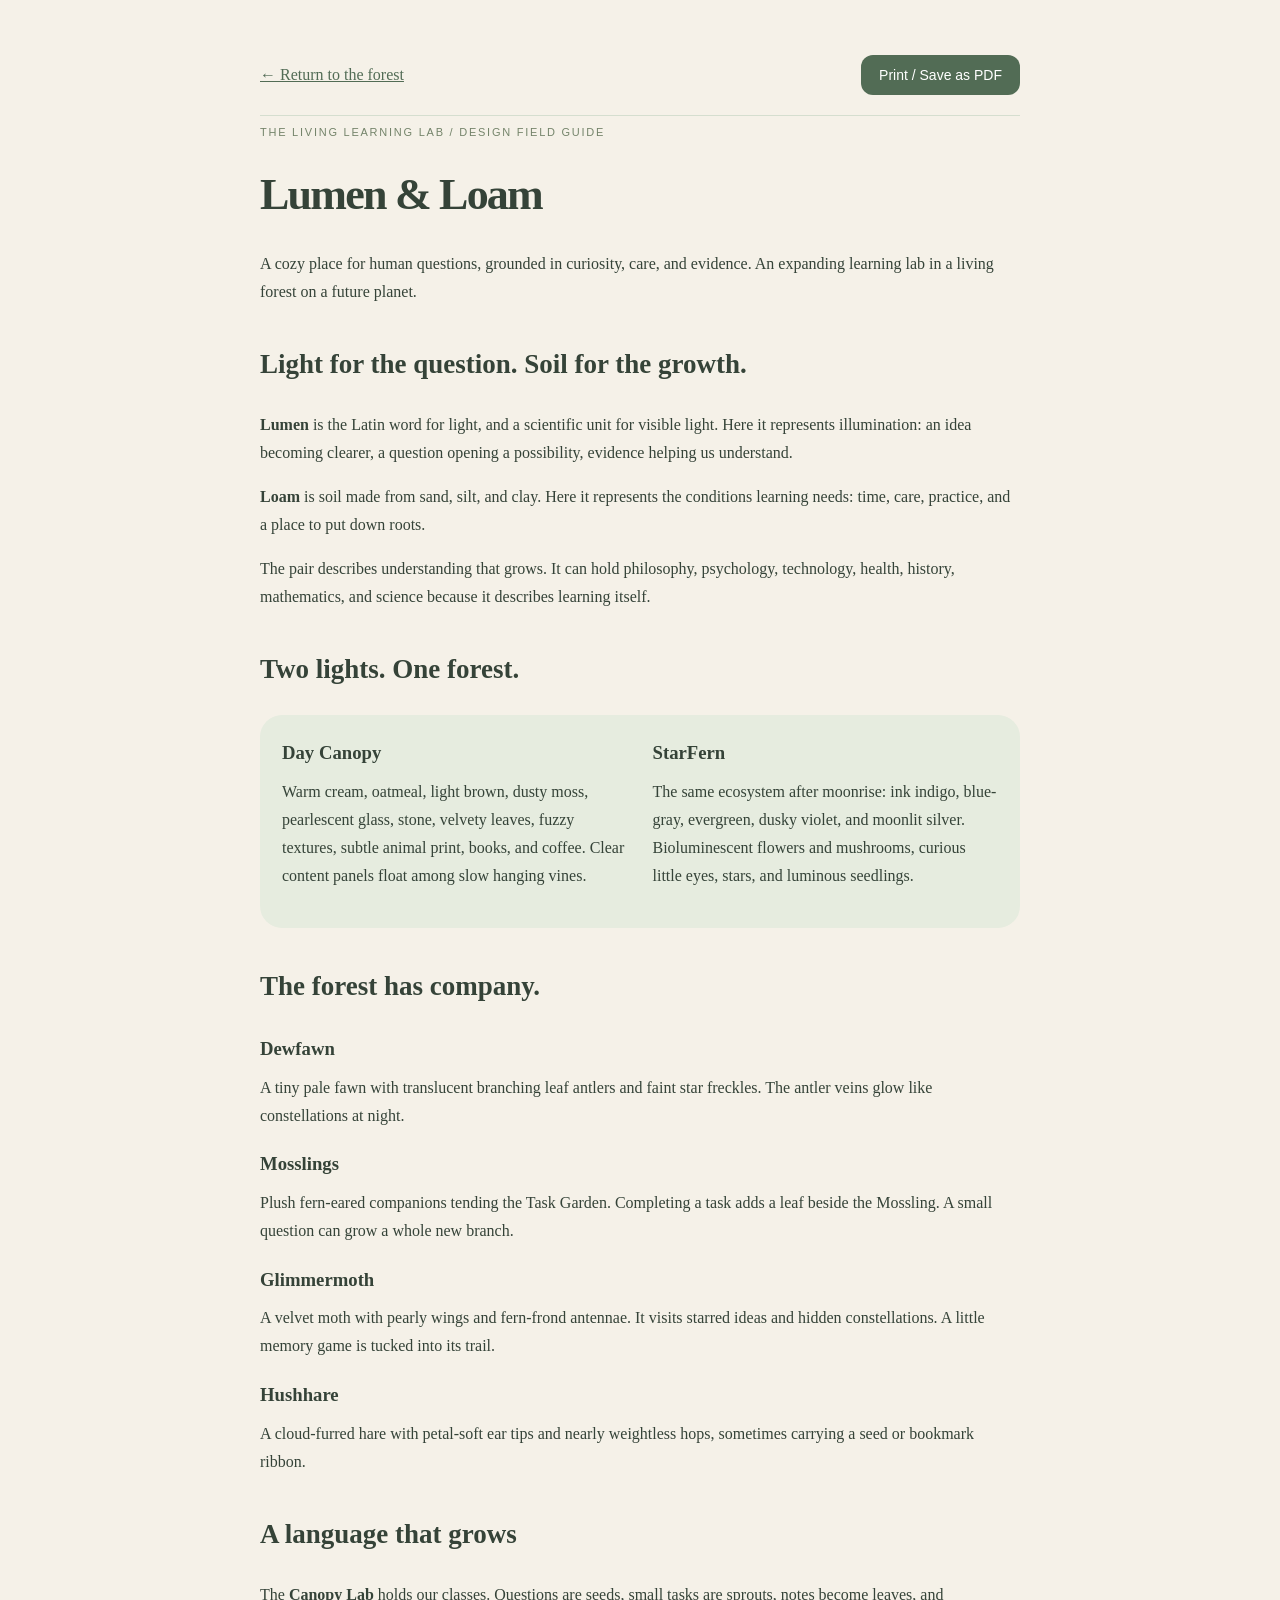
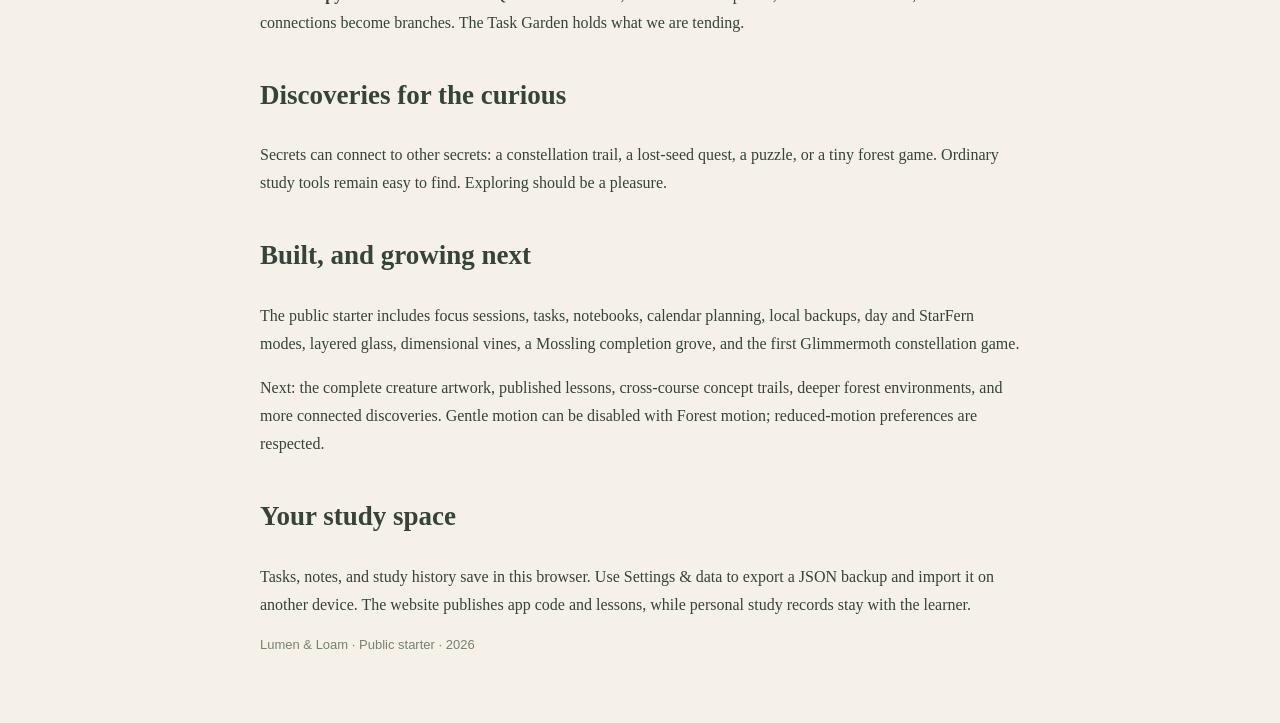
==== design-guide.html @ db2760cc "Launch Lumen & Loam public study forest with StarFern and Glimmermoth" ====
<!doctype html><html lang="en"><head><meta charset="utf-8"><meta name="viewport" content="width=device-width,initial-scale=1"><title>Lumen & Loam · Design Field Guide</title><style>body{margin:0;background:#f5f1e8;color:#354338;font:16px/1.75 Georgia,serif}main{max-width:760px;margin:auto;padding:55px 28px}h1{font-size:44px;letter-spacing:-.04em;line-height:1.15}h2{margin-top:35px;font-size:27px}h3{margin-bottom:5px}p{margin-top:8px}.eyebrow{font:11px/1.5 Arial,sans-serif;letter-spacing:.16em;color:#74846a}a{color:#526c55}button{background:#526c55;color:#fff;border:0;border-radius:12px;padding:12px 18px;font:14px Arial,sans-serif;cursor:pointer}.toolbar{display:flex;justify-content:space-between;align-items:center;border-bottom:1px solid #d5decf;padding-bottom:20px}.pair{display:grid;grid-template-columns:1fr 1fr;gap:25px;background:#e6ecdf;padding:22px;border-radius:22px}.pair h3{margin-top:0}.small{font:13px/1.6 Arial,sans-serif;color:#74846a}@media(max-width:550px){.pair{grid-template-columns:1fr}h1{font-size:34px}}@media print{body{background:white;font-size:11pt}.toolbar{display:none}main{padding:0}h1{font-size:30pt}h2{break-after:avoid}.pair{break-inside:avoid}a{color:inherit}p{orphans:3;widows:3}@page{margin:20mm}}</style></head><body><main><div class="toolbar"><a href="index.html#fieldguide">← Return to the forest</a><button onclick="window.print()">Print / Save as PDF</button></div><p class="eyebrow">THE LIVING LEARNING LAB / DESIGN FIELD GUIDE</p><h1>Lumen &amp; Loam</h1><p>A cozy place for human questions, grounded in curiosity, care, and evidence. An expanding learning lab in a living forest on a future planet.</p><h2>Light for the question. Soil for the growth.</h2><p><strong>Lumen</strong> is the Latin word for light, and a scientific unit for visible light. Here it represents illumination: an idea becoming clearer, a question opening a possibility, evidence helping us understand.</p><p><strong>Loam</strong> is soil made from sand, silt, and clay. Here it represents the conditions learning needs: time, care, practice, and a place to put down roots.</p><p>The pair describes understanding that grows. It can hold philosophy, psychology, technology, health, history, mathematics, and science because it describes learning itself.</p><h2>Two lights. One forest.</h2><div class="pair"><div><h3>Day Canopy</h3><p>Warm cream, oatmeal, light brown, dusty moss, pearlescent glass, stone, velvety leaves, fuzzy textures, subtle animal print, books, and coffee. Clear content panels float among slow hanging vines.</p></div><div><h3>StarFern</h3><p>The same ecosystem after moonrise: ink indigo, blue-gray, evergreen, dusky violet, and moonlit silver. Bioluminescent flowers and mushrooms, curious little eyes, stars, and luminous seedlings.</p></div></div><h2>The forest has company.</h2><h3>Dewfawn</h3><p>A tiny pale fawn with translucent branching leaf antlers and faint star freckles. The antler veins glow like constellations at night.</p><h3>Mosslings</h3><p>Plush fern-eared companions tending the Task Garden. Completing a task adds a leaf beside the Mossling. A small question can grow a whole new branch.</p><h3>Glimmermoth</h3><p>A velvet moth with pearly wings and fern-frond antennae. It visits starred ideas and hidden constellations. A little memory game is tucked into its trail.</p><h3>Hushhare</h3><p>A cloud-furred hare with petal-soft ear tips and nearly weightless hops, sometimes carrying a seed or bookmark ribbon.</p><h2>A language that grows</h2><p>The <strong>Canopy Lab</strong> holds our classes. Questions are seeds, small tasks are sprouts, notes become leaves, and connections become branches. The Task Garden holds what we are tending.</p><h2>Discoveries for the curious</h2><p>Secrets can connect to other secrets: a constellation trail, a lost-seed quest, a puzzle, or a tiny forest game. Ordinary study tools remain easy to find. Exploring should be a pleasure.</p><h2>Built, and growing next</h2><p>The public starter includes focus sessions, tasks, notebooks, calendar planning, local backups, day and StarFern modes, layered glass, dimensional vines, a Mossling completion grove, and the first Glimmermoth constellation game.</p><p>Next: the complete creature artwork, published lessons, cross-course concept trails, deeper forest environments, and more connected discoveries. Gentle motion can be disabled with Forest motion; reduced-motion preferences are respected.</p><h2>Your study space</h2><p>Tasks, notes, and study history save in this browser. Use Settings &amp; data to export a JSON backup and import it on another device. The website publishes app code and lessons, while personal study records stay with the learner.</p><p class="small">Lumen &amp; Loam · Public starter · 2026</p></main></body></html>
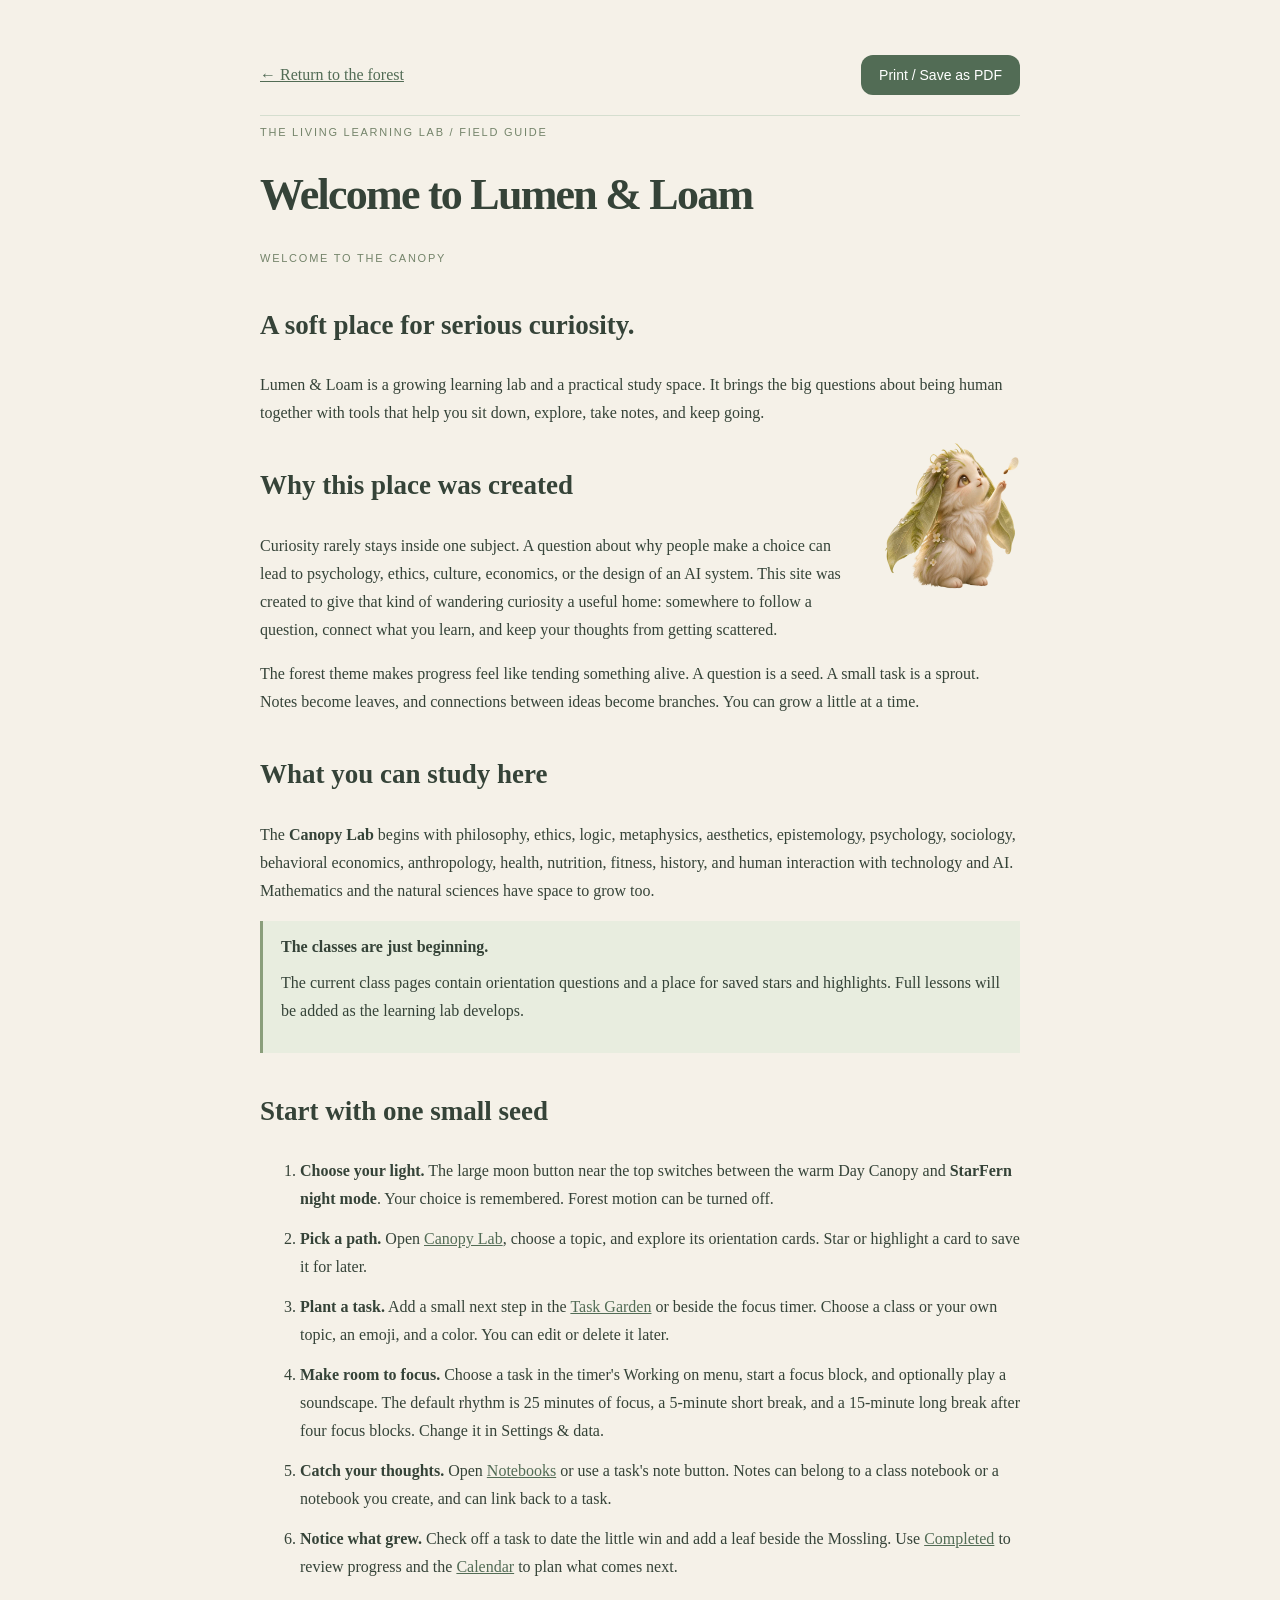
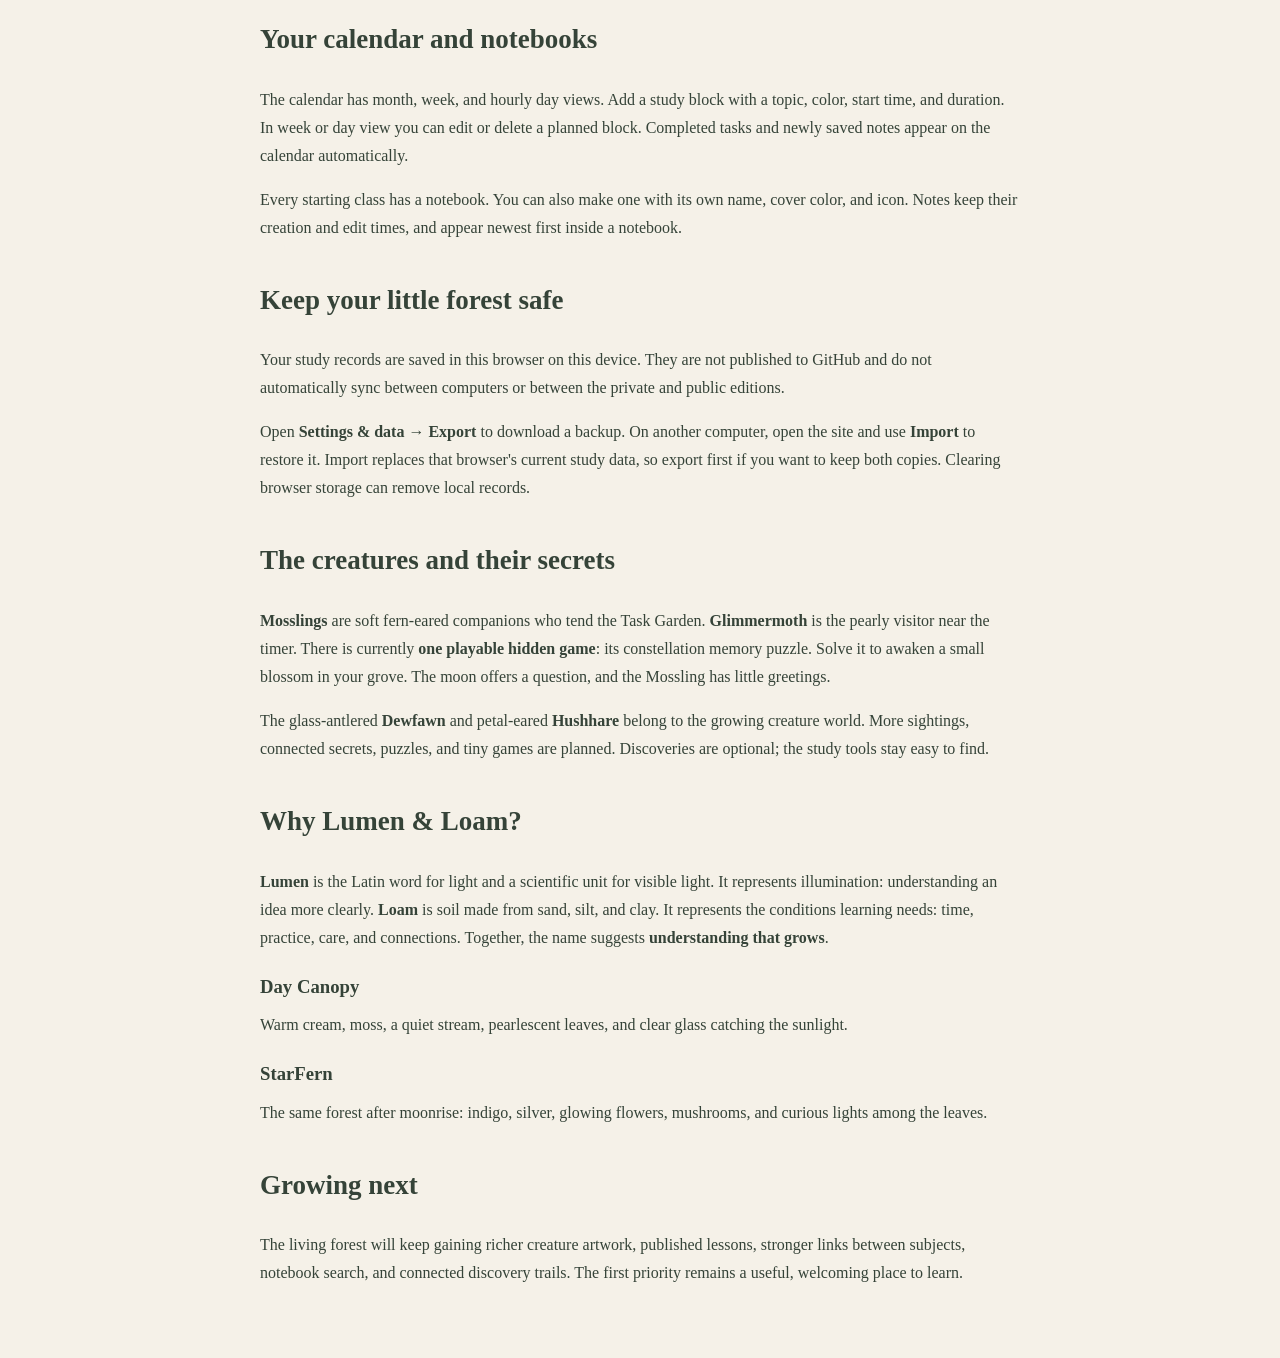
==== commit b80a9051: "Add clear liquid glass, illustrated forest worlds, top night control, and expanded guide" ====
--- a/design-guide.html
+++ b/design-guide.html
@@ -1 +1,9 @@
-<!doctype html><html lang="en"><head><meta charset="utf-8"><meta name="viewport" content="width=device-width,initial-scale=1"><title>Lumen & Loam · Design Field Guide</title><style>body{margin:0;background:#f5f1e8;color:#354338;font:16px/1.75 Georgia,serif}main{max-width:760px;margin:auto;padding:55px 28px}h1{font-size:44px;letter-spacing:-.04em;line-height:1.15}h2{margin-top:35px;font-size:27px}h3{margin-bottom:5px}p{margin-top:8px}.eyebrow{font:11px/1.5 Arial,sans-serif;letter-spacing:.16em;color:#74846a}a{color:#526c55}button{background:#526c55;color:#fff;border:0;border-radius:12px;padding:12px 18px;font:14px Arial,sans-serif;cursor:pointer}.toolbar{display:flex;justify-content:space-between;align-items:center;border-bottom:1px solid #d5decf;padding-bottom:20px}.pair{display:grid;grid-template-columns:1fr 1fr;gap:25px;background:#e6ecdf;padding:22px;border-radius:22px}.pair h3{margin-top:0}.small{font:13px/1.6 Arial,sans-serif;color:#74846a}@media(max-width:550px){.pair{grid-template-columns:1fr}h1{font-size:34px}}@media print{body{background:white;font-size:11pt}.toolbar{display:none}main{padding:0}h1{font-size:30pt}h2{break-after:avoid}.pair{break-inside:avoid}a{color:inherit}p{orphans:3;widows:3}@page{margin:20mm}}</style></head><body><main><div class="toolbar"><a href="index.html#fieldguide">← Return to the forest</a><button onclick="window.print()">Print / Save as PDF</button></div><p class="eyebrow">THE LIVING LEARNING LAB / DESIGN FIELD GUIDE</p><h1>Lumen &amp; Loam</h1><p>A cozy place for human questions, grounded in curiosity, care, and evidence. An expanding learning lab in a living forest on a future planet.</p><h2>Light for the question. Soil for the growth.</h2><p><strong>Lumen</strong> is the Latin word for light, and a scientific unit for visible light. Here it represents illumination: an idea becoming clearer, a question opening a possibility, evidence helping us understand.</p><p><strong>Loam</strong> is soil made from sand, silt, and clay. Here it represents the conditions learning needs: time, care, practice, and a place to put down roots.</p><p>The pair describes understanding that grows. It can hold philosophy, psychology, technology, health, history, mathematics, and science because it describes learning itself.</p><h2>Two lights. One forest.</h2><div class="pair"><div><h3>Day Canopy</h3><p>Warm cream, oatmeal, light brown, dusty moss, pearlescent glass, stone, velvety leaves, fuzzy textures, subtle animal print, books, and coffee. Clear content panels float among slow hanging vines.</p></div><div><h3>StarFern</h3><p>The same ecosystem after moonrise: ink indigo, blue-gray, evergreen, dusky violet, and moonlit silver. Bioluminescent flowers and mushrooms, curious little eyes, stars, and luminous seedlings.</p></div></div><h2>The forest has company.</h2><h3>Dewfawn</h3><p>A tiny pale fawn with translucent branching leaf antlers and faint star freckles. The antler veins glow like constellations at night.</p><h3>Mosslings</h3><p>Plush fern-eared companions tending the Task Garden. Completing a task adds a leaf beside the Mossling. A small question can grow a whole new branch.</p><h3>Glimmermoth</h3><p>A velvet moth with pearly wings and fern-frond antennae. It visits starred ideas and hidden constellations. A little memory game is tucked into its trail.</p><h3>Hushhare</h3><p>A cloud-furred hare with petal-soft ear tips and nearly weightless hops, sometimes carrying a seed or bookmark ribbon.</p><h2>A language that grows</h2><p>The <strong>Canopy Lab</strong> holds our classes. Questions are seeds, small tasks are sprouts, notes become leaves, and connections become branches. The Task Garden holds what we are tending.</p><h2>Discoveries for the curious</h2><p>Secrets can connect to other secrets: a constellation trail, a lost-seed quest, a puzzle, or a tiny forest game. Ordinary study tools remain easy to find. Exploring should be a pleasure.</p><h2>Built, and growing next</h2><p>The public starter includes focus sessions, tasks, notebooks, calendar planning, local backups, day and StarFern modes, layered glass, dimensional vines, a Mossling completion grove, and the first Glimmermoth constellation game.</p><p>Next: the complete creature artwork, published lessons, cross-course concept trails, deeper forest environments, and more connected discoveries. Gentle motion can be disabled with Forest motion; reduced-motion preferences are respected.</p><h2>Your study space</h2><p>Tasks, notes, and study history save in this browser. Use Settings &amp; data to export a JSON backup and import it on another device. The website publishes app code and lessons, while personal study records stay with the learner.</p><p class="small">Lumen &amp; Loam · Public starter · 2026</p></main></body></html>
+<!doctype html><html lang="en"><head><meta charset="utf-8"><meta name="viewport" content="width=device-width,initial-scale=1"><title>Lumen & Loam · Design Field Guide</title><style>body{margin:0;background:#f5f1e8;color:#354338;font:16px/1.75 Georgia,serif}main{max-width:760px;margin:auto;padding:55px 28px}h1{font-size:44px;letter-spacing:-.04em;line-height:1.15}h2{margin-top:35px;font-size:27px}h3{margin-bottom:5px}p{margin-top:8px}.eyebrow{font:11px/1.5 Arial,sans-serif;letter-spacing:.16em;color:#74846a}a{color:#526c55}button{background:#526c55;color:#fff;border:0;border-radius:12px;padding:12px 18px;font:14px Arial,sans-serif;cursor:pointer}.toolbar{display:flex;justify-content:space-between;align-items:center;border-bottom:1px solid #d5decf;padding-bottom:20px}.pair{display:grid;grid-template-columns:1fr 1fr;gap:25px;background:#e6ecdf;padding:22px;border-radius:22px}.pair h3{margin-top:0}.guide-intro img{width:140px;float:right;margin:0 0 15px 20px}.guide-callout{border-left:3px solid #8a9e7b;padding:12px 18px;background:#e8eddf}.guide-steps li{margin-bottom:12px}.small{font:13px/1.6 Arial,sans-serif;color:#74846a}@media(max-width:550px){.pair{grid-template-columns:1fr}h1{font-size:34px}}@media print{body{background:white;font-size:11pt}.toolbar{display:none}main{padding:0}h1{font-size:30pt}h2{break-after:avoid}.pair{break-inside:avoid}a{color:inherit}p{orphans:3;widows:3}@page{margin:20mm}}</style></head><body><main><div class="toolbar"><a href="index.html#fieldguide">← Return to the forest</a><button onclick="window.print()">Print / Save as PDF</button></div><p class="eyebrow">THE LIVING LEARNING LAB / FIELD GUIDE</p><h1>Welcome to Lumen &amp; Loam</h1><div class="guide-intro"><div><div class="eyebrow">WELCOME TO THE CANOPY</div><h2>A soft place for serious curiosity.</h2><p>Lumen &amp; Loam is a growing learning lab and a practical study space. It brings the big questions about being human together with tools that help you sit down, explore, take notes, and keep going.</p></div><img src="assets/mossling.webp" alt="A soft fern-eared Mossling reaching toward a tiny seed" width="150" height="150"></div>
+<h2>Why this place was created</h2><p>Curiosity rarely stays inside one subject. A question about why people make a choice can lead to psychology, ethics, culture, economics, or the design of an AI system. This site was created to give that kind of wandering curiosity a useful home: somewhere to follow a question, connect what you learn, and keep your thoughts from getting scattered.</p><p>The forest theme makes progress feel like tending something alive. A question is a seed. A small task is a sprout. Notes become leaves, and connections between ideas become branches. You can grow a little at a time.</p>
+<h2>What you can study here</h2><p>The <strong>Canopy Lab</strong> begins with philosophy, ethics, logic, metaphysics, aesthetics, epistemology, psychology, sociology, behavioral economics, anthropology, health, nutrition, fitness, history, and human interaction with technology and AI. Mathematics and the natural sciences have space to grow too.</p><div class="guide-callout"><strong>The classes are just beginning.</strong><p>The current class pages contain orientation questions and a place for saved stars and highlights. Full lessons will be added as the learning lab develops.</p></div>
+<h2>Start with one small seed</h2><ol class="guide-steps"><li><strong>Choose your light.</strong> The large moon button near the top switches between the warm Day Canopy and <strong>StarFern night mode</strong>. Your choice is remembered. Forest motion can be turned off.</li><li><strong>Pick a path.</strong> Open <a href="index.html#courses">Canopy Lab</a>, choose a topic, and explore its orientation cards. Star or highlight a card to save it for later.</li><li><strong>Plant a task.</strong> Add a small next step in the <a href="index.html#tasks">Task Garden</a> or beside the focus timer. Choose a class or your own topic, an emoji, and a color. You can edit or delete it later.</li><li><strong>Make room to focus.</strong> Choose a task in the timer's Working on menu, start a focus block, and optionally play a soundscape. The default rhythm is 25 minutes of focus, a 5-minute short break, and a 15-minute long break after four focus blocks. Change it in Settings &amp; data.</li><li><strong>Catch your thoughts.</strong> Open <a href="index.html#notebooks">Notebooks</a> or use a task's note button. Notes can belong to a class notebook or a notebook you create, and can link back to a task.</li><li><strong>Notice what grew.</strong> Check off a task to date the little win and add a leaf beside the Mossling. Use <a href="index.html#completed">Completed</a> to review progress and the <a href="index.html#calendar">Calendar</a> to plan what comes next.</li></ol>
+<h2>Your calendar and notebooks</h2><p>The calendar has month, week, and hourly day views. Add a study block with a topic, color, start time, and duration. In week or day view you can edit or delete a planned block. Completed tasks and newly saved notes appear on the calendar automatically.</p><p>Every starting class has a notebook. You can also make one with its own name, cover color, and icon. Notes keep their creation and edit times, and appear newest first inside a notebook.</p>
+<h2>Keep your little forest safe</h2><p>Your study records are saved in this browser on this device. They are not published to GitHub and do not automatically sync between computers or between the private and public editions.</p><p>Open <strong>Settings &amp; data → Export</strong> to download a backup. On another computer, open the site and use <strong>Import</strong> to restore it. Import replaces that browser's current study data, so export first if you want to keep both copies. Clearing browser storage can remove local records.</p>
+<h2>The creatures and their secrets</h2><p><strong>Mosslings</strong> are soft fern-eared companions who tend the Task Garden. <strong>Glimmermoth</strong> is the pearly visitor near the timer. There is currently <strong>one playable hidden game</strong>: its constellation memory puzzle. Solve it to awaken a small blossom in your grove. The moon offers a question, and the Mossling has little greetings.</p><p>The glass-antlered <strong>Dewfawn</strong> and petal-eared <strong>Hushhare</strong> belong to the growing creature world. More sightings, connected secrets, puzzles, and tiny games are planned. Discoveries are optional; the study tools stay easy to find.</p>
+<h2>Why Lumen &amp; Loam?</h2><p><strong>Lumen</strong> is the Latin word for light and a scientific unit for visible light. It represents illumination: understanding an idea more clearly. <strong>Loam</strong> is soil made from sand, silt, and clay. It represents the conditions learning needs: time, practice, care, and connections. Together, the name suggests <strong>understanding that grows</strong>.</p><div class="guide-pair"><div><h3>Day Canopy</h3><p>Warm cream, moss, a quiet stream, pearlescent leaves, and clear glass catching the sunlight.</p></div><div><h3>StarFern</h3><p>The same forest after moonrise: indigo, silver, glowing flowers, mushrooms, and curious lights among the leaves.</p></div></div>
+<h2>Growing next</h2><p>The living forest will keep gaining richer creature artwork, published lessons, stronger links between subjects, notebook search, and connected discovery trails. The first priority remains a useful, welcoming place to learn.</p></main></body></html>
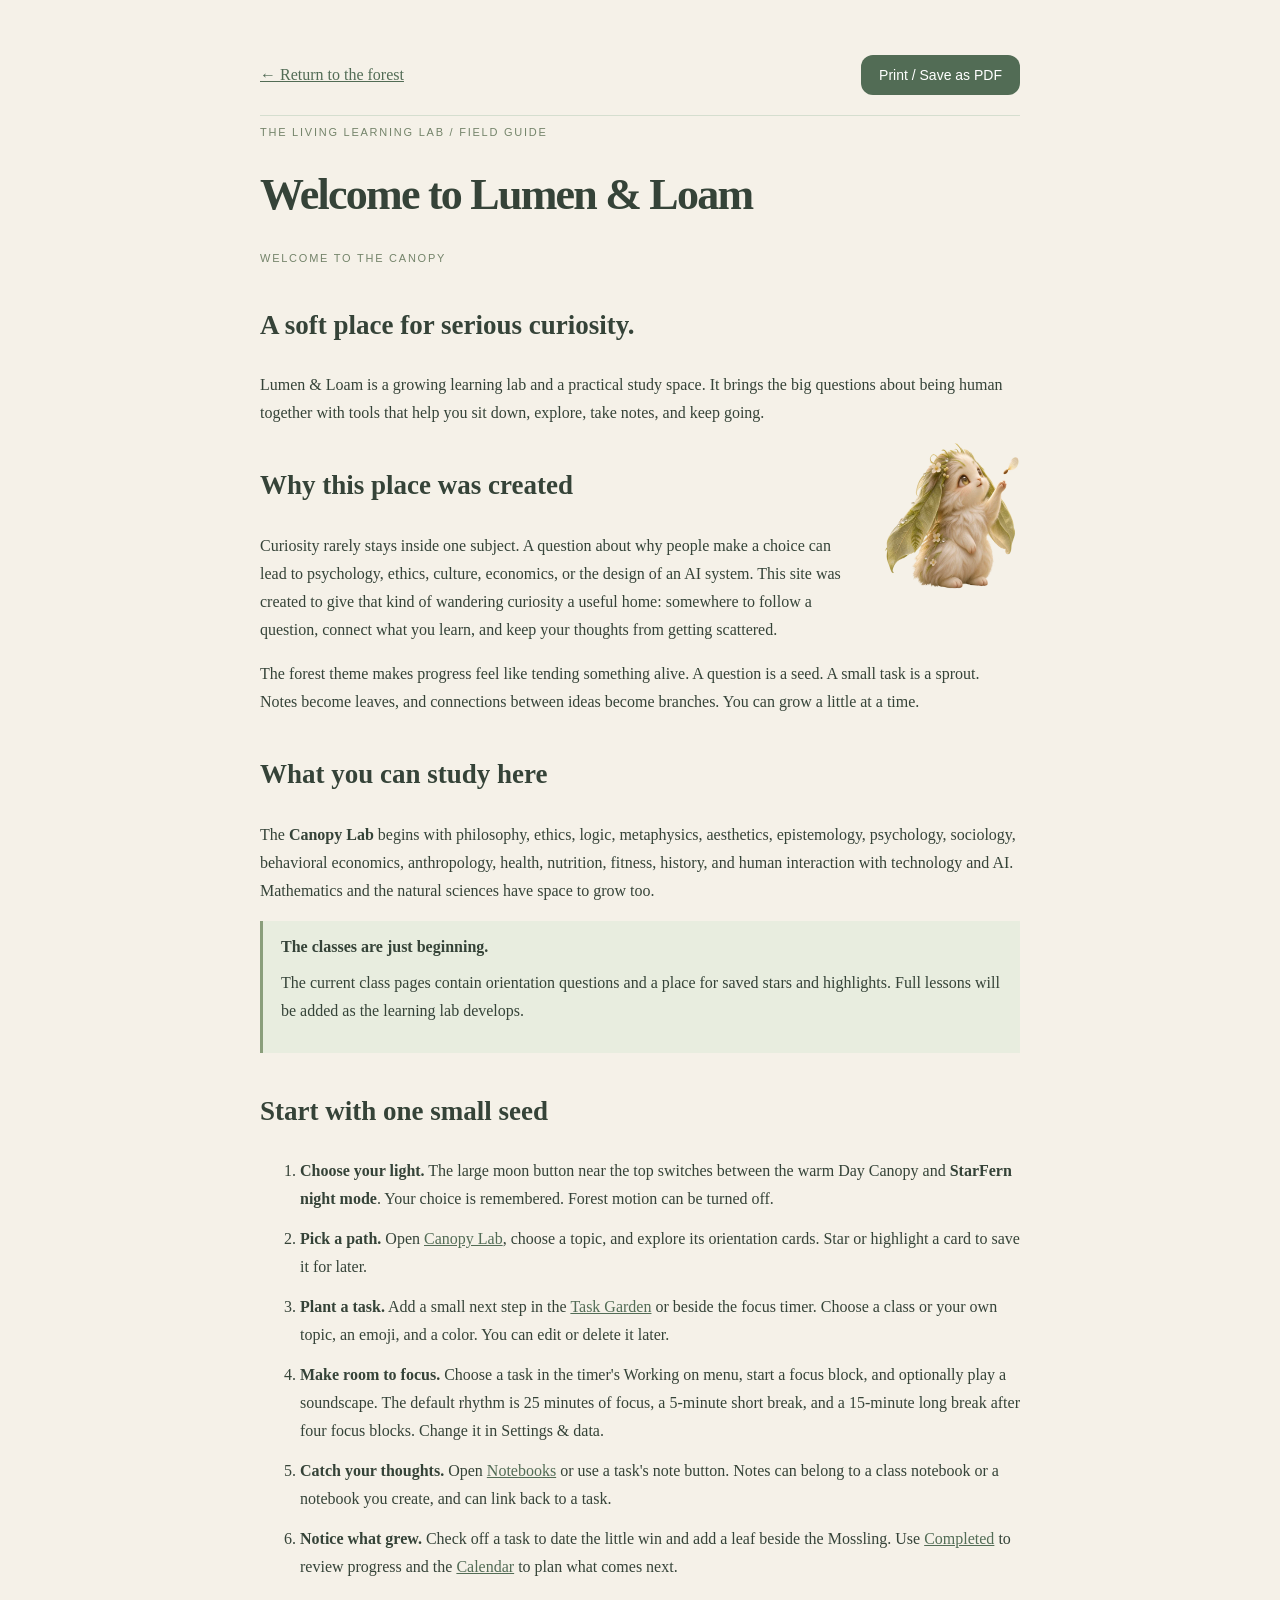
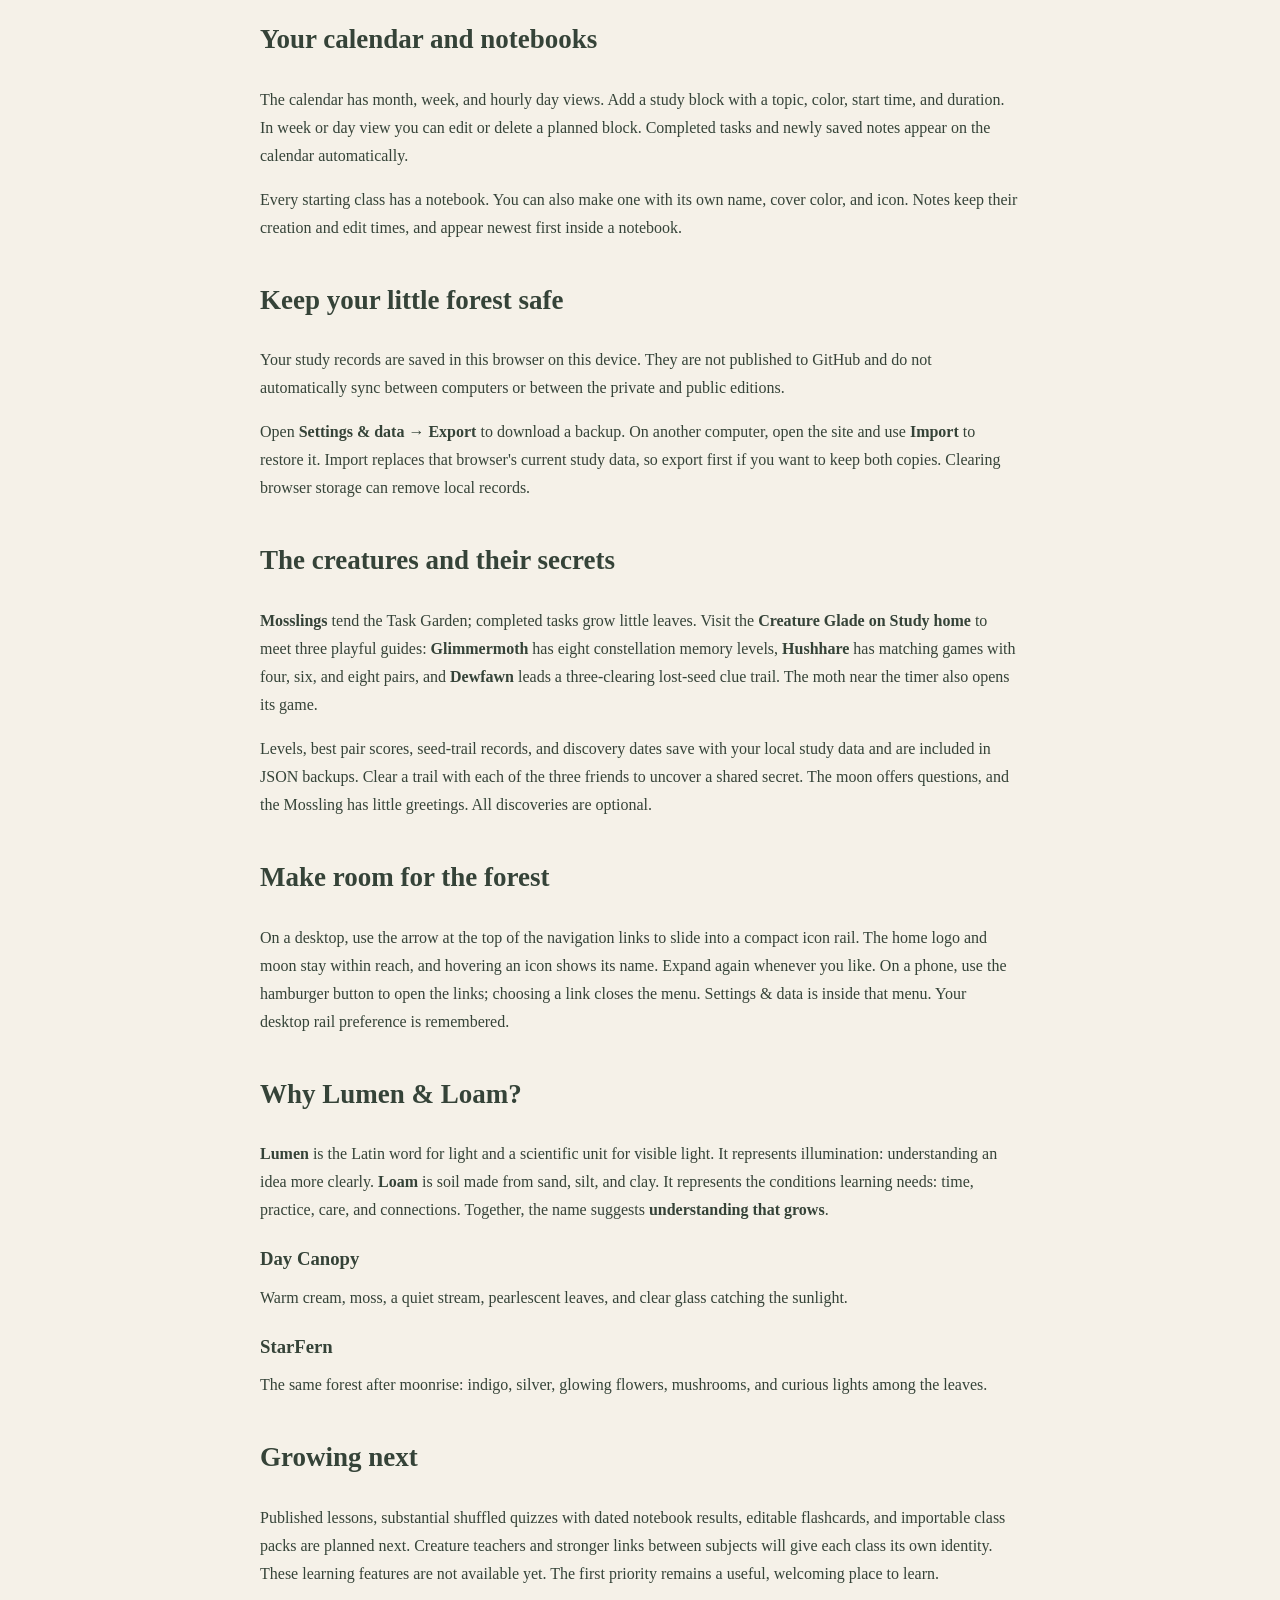
==== commit ece4a038: "Add creature puzzle trails, compact navigation, and learning pack roadmap" ====
--- a/design-guide.html
+++ b/design-guide.html
@@ -4,6 +4,5 @@
 <h2>Start with one small seed</h2><ol class="guide-steps"><li><strong>Choose your light.</strong> The large moon button near the top switches between the warm Day Canopy and <strong>StarFern night mode</strong>. Your choice is remembered. Forest motion can be turned off.</li><li><strong>Pick a path.</strong> Open <a href="index.html#courses">Canopy Lab</a>, choose a topic, and explore its orientation cards. Star or highlight a card to save it for later.</li><li><strong>Plant a task.</strong> Add a small next step in the <a href="index.html#tasks">Task Garden</a> or beside the focus timer. Choose a class or your own topic, an emoji, and a color. You can edit or delete it later.</li><li><strong>Make room to focus.</strong> Choose a task in the timer's Working on menu, start a focus block, and optionally play a soundscape. The default rhythm is 25 minutes of focus, a 5-minute short break, and a 15-minute long break after four focus blocks. Change it in Settings &amp; data.</li><li><strong>Catch your thoughts.</strong> Open <a href="index.html#notebooks">Notebooks</a> or use a task's note button. Notes can belong to a class notebook or a notebook you create, and can link back to a task.</li><li><strong>Notice what grew.</strong> Check off a task to date the little win and add a leaf beside the Mossling. Use <a href="index.html#completed">Completed</a> to review progress and the <a href="index.html#calendar">Calendar</a> to plan what comes next.</li></ol>
 <h2>Your calendar and notebooks</h2><p>The calendar has month, week, and hourly day views. Add a study block with a topic, color, start time, and duration. In week or day view you can edit or delete a planned block. Completed tasks and newly saved notes appear on the calendar automatically.</p><p>Every starting class has a notebook. You can also make one with its own name, cover color, and icon. Notes keep their creation and edit times, and appear newest first inside a notebook.</p>
 <h2>Keep your little forest safe</h2><p>Your study records are saved in this browser on this device. They are not published to GitHub and do not automatically sync between computers or between the private and public editions.</p><p>Open <strong>Settings &amp; data → Export</strong> to download a backup. On another computer, open the site and use <strong>Import</strong> to restore it. Import replaces that browser's current study data, so export first if you want to keep both copies. Clearing browser storage can remove local records.</p>
-<h2>The creatures and their secrets</h2><p><strong>Mosslings</strong> are soft fern-eared companions who tend the Task Garden. <strong>Glimmermoth</strong> is the pearly visitor near the timer. There is currently <strong>one playable hidden game</strong>: its constellation memory puzzle. Solve it to awaken a small blossom in your grove. The moon offers a question, and the Mossling has little greetings.</p><p>The glass-antlered <strong>Dewfawn</strong> and petal-eared <strong>Hushhare</strong> belong to the growing creature world. More sightings, connected secrets, puzzles, and tiny games are planned. Discoveries are optional; the study tools stay easy to find.</p>
-<h2>Why Lumen &amp; Loam?</h2><p><strong>Lumen</strong> is the Latin word for light and a scientific unit for visible light. It represents illumination: understanding an idea more clearly. <strong>Loam</strong> is soil made from sand, silt, and clay. It represents the conditions learning needs: time, practice, care, and connections. Together, the name suggests <strong>understanding that grows</strong>.</p><div class="guide-pair"><div><h3>Day Canopy</h3><p>Warm cream, moss, a quiet stream, pearlescent leaves, and clear glass catching the sunlight.</p></div><div><h3>StarFern</h3><p>The same forest after moonrise: indigo, silver, glowing flowers, mushrooms, and curious lights among the leaves.</p></div></div>
-<h2>Growing next</h2><p>The living forest will keep gaining richer creature artwork, published lessons, stronger links between subjects, notebook search, and connected discovery trails. The first priority remains a useful, welcoming place to learn.</p></main></body></html>
+<h2>The creatures and their secrets</h2><p><strong>Mosslings</strong> tend the Task Garden; completed tasks grow little leaves. Visit the <strong>Creature Glade on Study home</strong> to meet three playful guides: <strong>Glimmermoth</strong> has eight constellation memory levels, <strong>Hushhare</strong> has matching games with four, six, and eight pairs, and <strong>Dewfawn</strong> leads a three-clearing lost-seed clue trail. The moth near the timer also opens its game.</p><p>Levels, best pair scores, seed-trail records, and discovery dates save with your local study data and are included in JSON backups. Clear a trail with each of the three friends to uncover a shared secret. The moon offers questions, and the Mossling has little greetings. All discoveries are optional.</p><h2>Make room for the forest</h2><p>On a desktop, use the arrow at the top of the navigation links to slide into a compact icon rail. The home logo and moon stay within reach, and hovering an icon shows its name. Expand again whenever you like. On a phone, use the hamburger button to open the links; choosing a link closes the menu. Settings &amp; data is inside that menu. Your desktop rail preference is remembered.</p><h2>Why Lumen &amp; Loam?</h2><p><strong>Lumen</strong> is the Latin word for light and a scientific unit for visible light. It represents illumination: understanding an idea more clearly. <strong>Loam</strong> is soil made from sand, silt, and clay. It represents the conditions learning needs: time, practice, care, and connections. Together, the name suggests <strong>understanding that grows</strong>.</p><div class="guide-pair"><div><h3>Day Canopy</h3><p>Warm cream, moss, a quiet stream, pearlescent leaves, and clear glass catching the sunlight.</p></div><div><h3>StarFern</h3><p>The same forest after moonrise: indigo, silver, glowing flowers, mushrooms, and curious lights among the leaves.</p></div></div>
+<h2>Growing next</h2><p>Published lessons, substantial shuffled quizzes with dated notebook results, editable flashcards, and importable class packs are planned next. Creature teachers and stronger links between subjects will give each class its own identity. These learning features are not available yet. The first priority remains a useful, welcoming place to learn.</p></main></body></html>
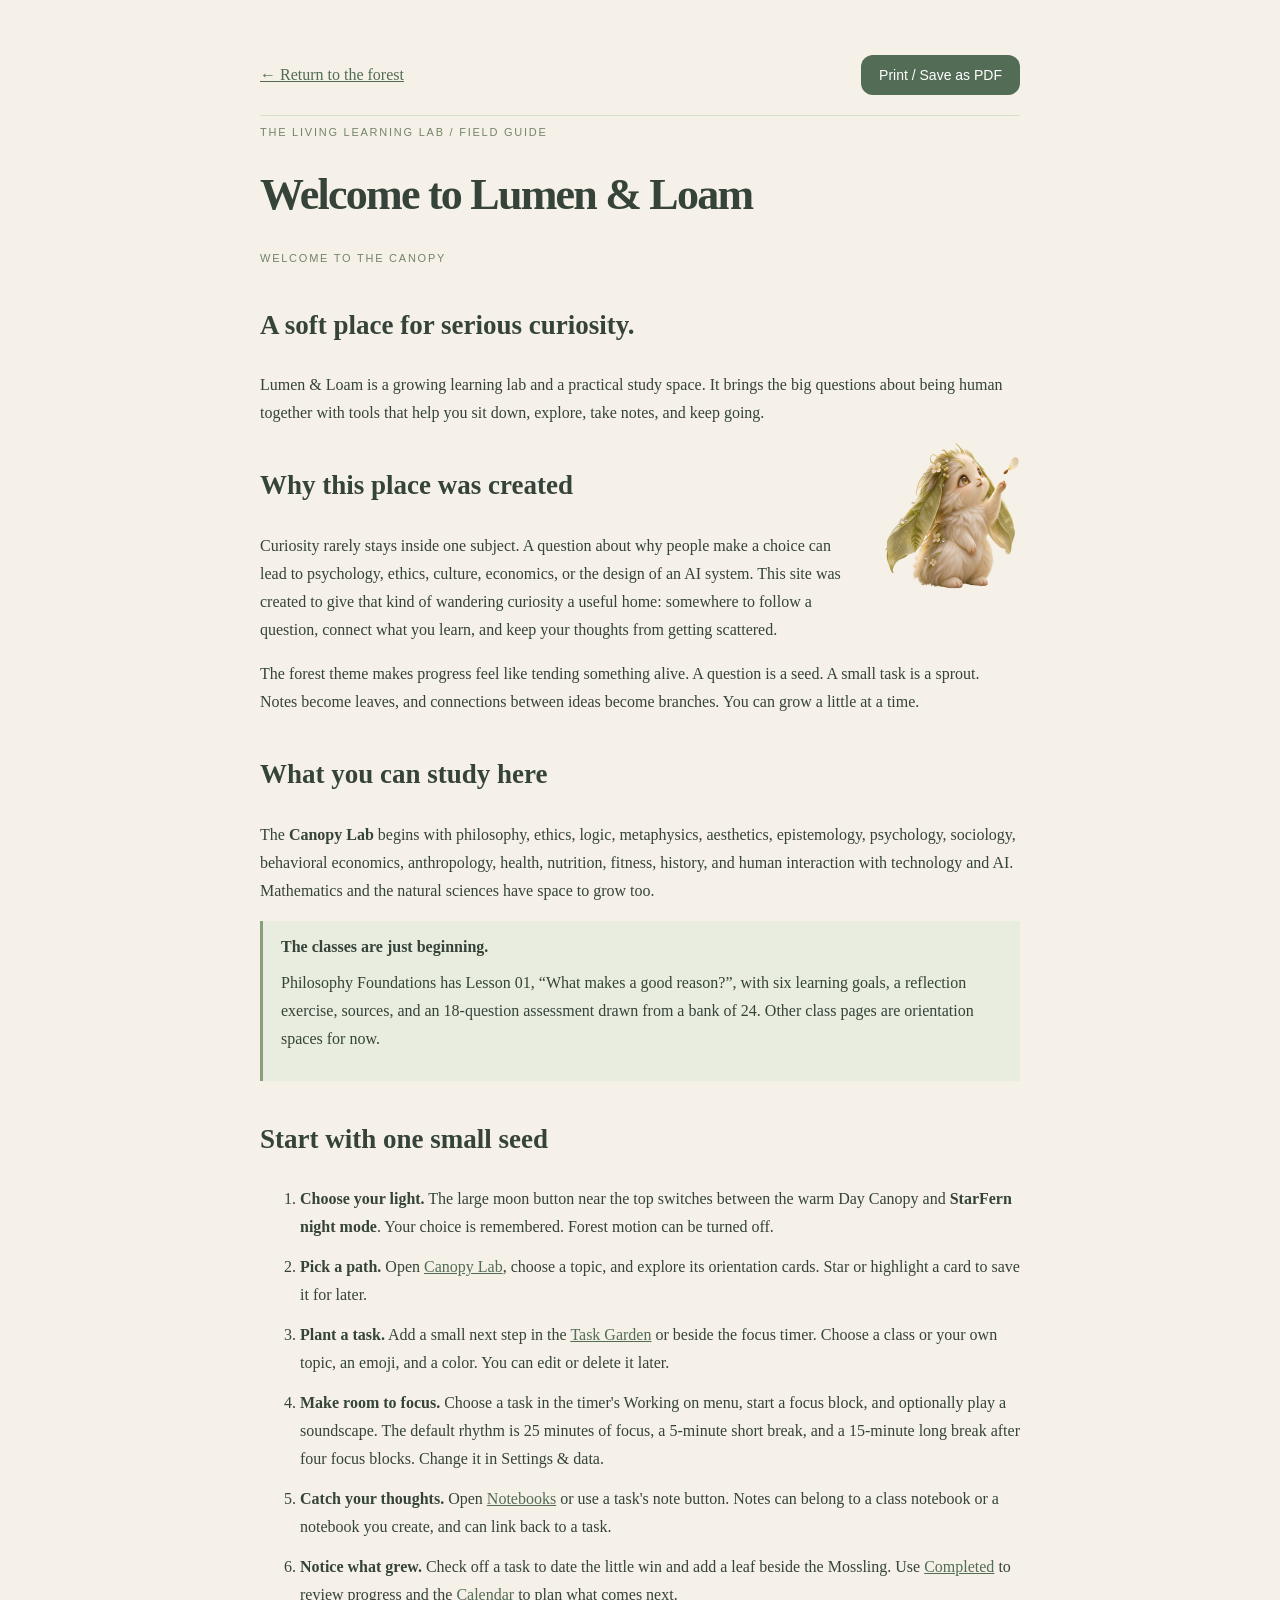
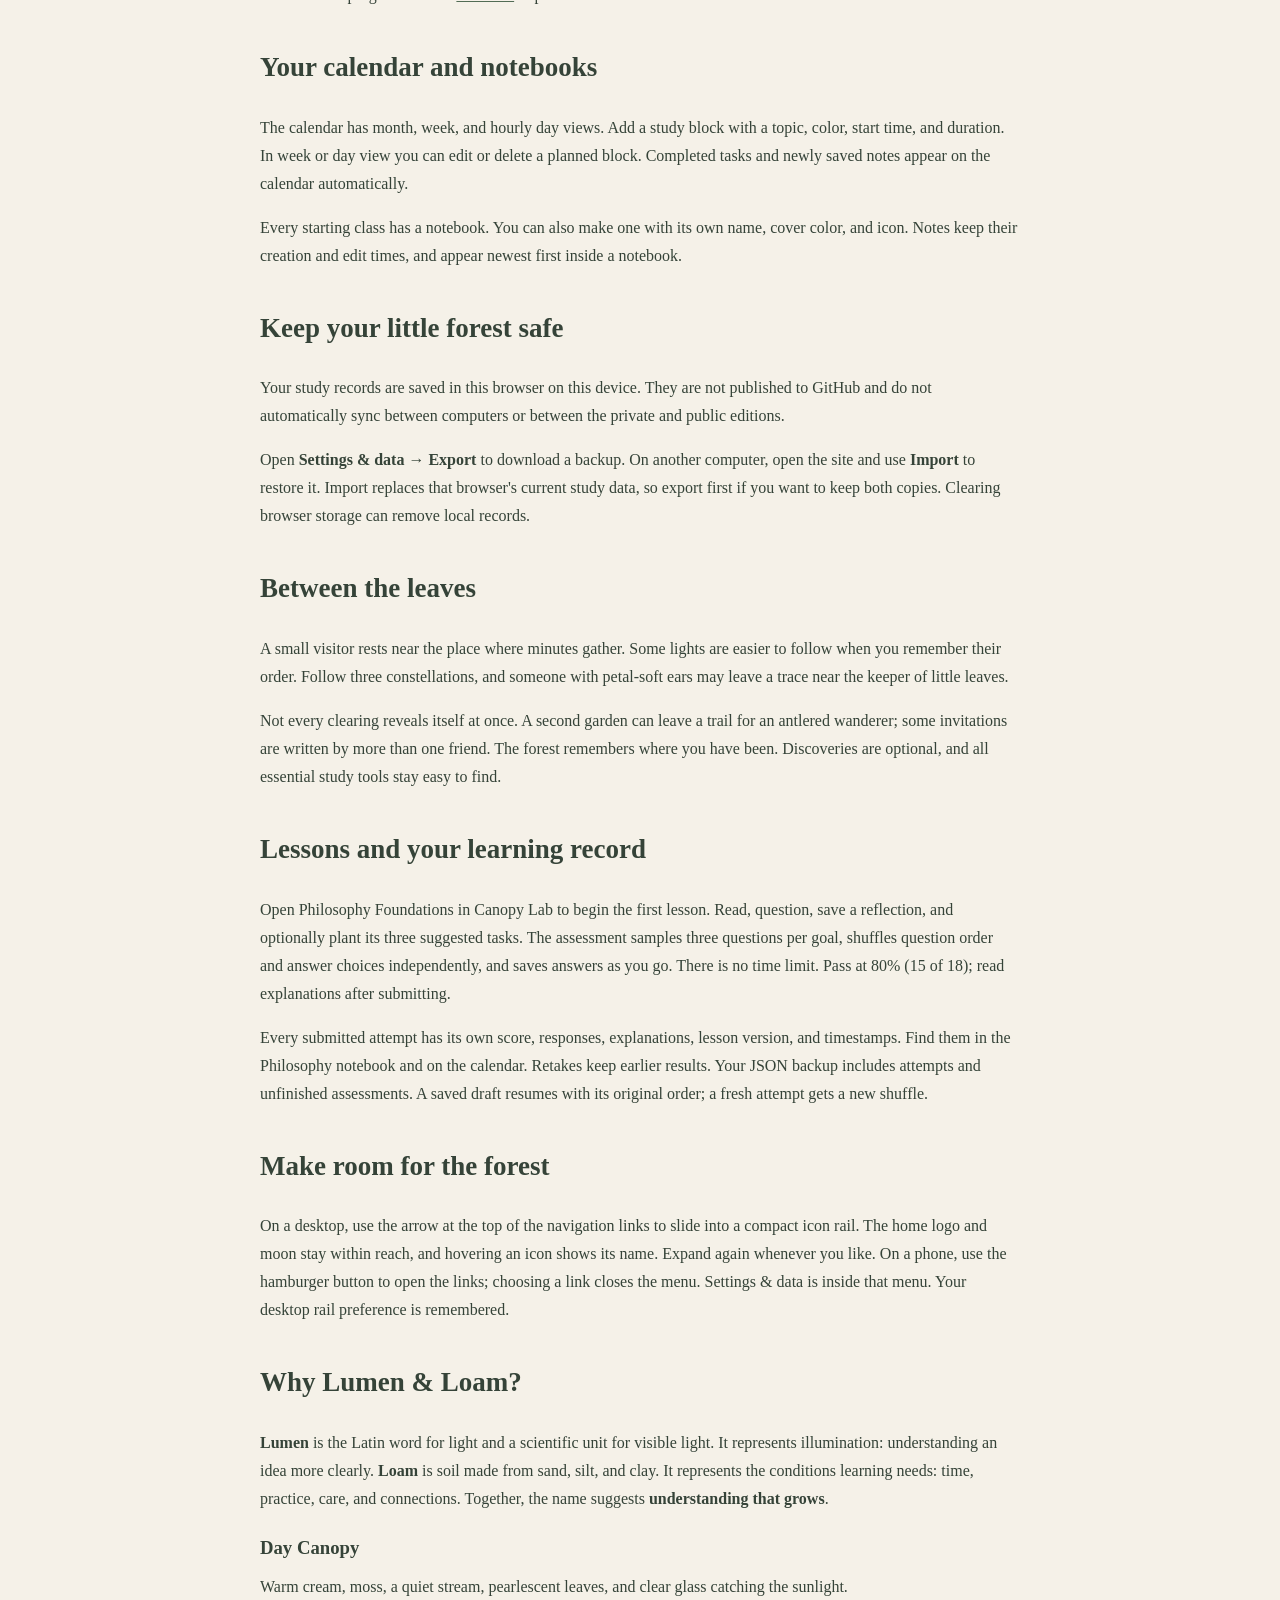
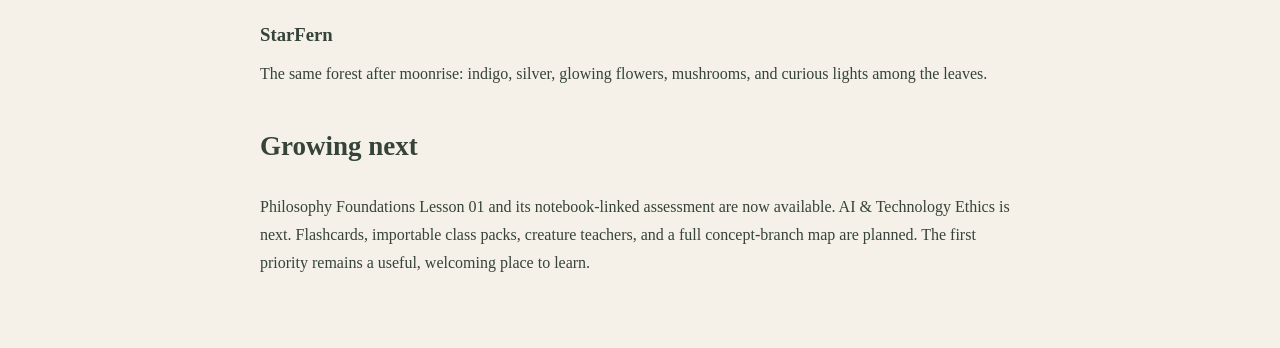
==== commit bd78716b: "Publish Philosophy Foundations pilot with saved assessments and hidden creature trails" ====
--- a/design-guide.html
+++ b/design-guide.html
@@ -1,8 +1,8 @@
 <!doctype html><html lang="en"><head><meta charset="utf-8"><meta name="viewport" content="width=device-width,initial-scale=1"><title>Lumen & Loam · Design Field Guide</title><style>body{margin:0;background:#f5f1e8;color:#354338;font:16px/1.75 Georgia,serif}main{max-width:760px;margin:auto;padding:55px 28px}h1{font-size:44px;letter-spacing:-.04em;line-height:1.15}h2{margin-top:35px;font-size:27px}h3{margin-bottom:5px}p{margin-top:8px}.eyebrow{font:11px/1.5 Arial,sans-serif;letter-spacing:.16em;color:#74846a}a{color:#526c55}button{background:#526c55;color:#fff;border:0;border-radius:12px;padding:12px 18px;font:14px Arial,sans-serif;cursor:pointer}.toolbar{display:flex;justify-content:space-between;align-items:center;border-bottom:1px solid #d5decf;padding-bottom:20px}.pair{display:grid;grid-template-columns:1fr 1fr;gap:25px;background:#e6ecdf;padding:22px;border-radius:22px}.pair h3{margin-top:0}.guide-intro img{width:140px;float:right;margin:0 0 15px 20px}.guide-callout{border-left:3px solid #8a9e7b;padding:12px 18px;background:#e8eddf}.guide-steps li{margin-bottom:12px}.small{font:13px/1.6 Arial,sans-serif;color:#74846a}@media(max-width:550px){.pair{grid-template-columns:1fr}h1{font-size:34px}}@media print{body{background:white;font-size:11pt}.toolbar{display:none}main{padding:0}h1{font-size:30pt}h2{break-after:avoid}.pair{break-inside:avoid}a{color:inherit}p{orphans:3;widows:3}@page{margin:20mm}}</style></head><body><main><div class="toolbar"><a href="index.html#fieldguide">← Return to the forest</a><button onclick="window.print()">Print / Save as PDF</button></div><p class="eyebrow">THE LIVING LEARNING LAB / FIELD GUIDE</p><h1>Welcome to Lumen &amp; Loam</h1><div class="guide-intro"><div><div class="eyebrow">WELCOME TO THE CANOPY</div><h2>A soft place for serious curiosity.</h2><p>Lumen &amp; Loam is a growing learning lab and a practical study space. It brings the big questions about being human together with tools that help you sit down, explore, take notes, and keep going.</p></div><img src="assets/mossling.webp" alt="A soft fern-eared Mossling reaching toward a tiny seed" width="150" height="150"></div>
 <h2>Why this place was created</h2><p>Curiosity rarely stays inside one subject. A question about why people make a choice can lead to psychology, ethics, culture, economics, or the design of an AI system. This site was created to give that kind of wandering curiosity a useful home: somewhere to follow a question, connect what you learn, and keep your thoughts from getting scattered.</p><p>The forest theme makes progress feel like tending something alive. A question is a seed. A small task is a sprout. Notes become leaves, and connections between ideas become branches. You can grow a little at a time.</p>
-<h2>What you can study here</h2><p>The <strong>Canopy Lab</strong> begins with philosophy, ethics, logic, metaphysics, aesthetics, epistemology, psychology, sociology, behavioral economics, anthropology, health, nutrition, fitness, history, and human interaction with technology and AI. Mathematics and the natural sciences have space to grow too.</p><div class="guide-callout"><strong>The classes are just beginning.</strong><p>The current class pages contain orientation questions and a place for saved stars and highlights. Full lessons will be added as the learning lab develops.</p></div>
+<h2>What you can study here</h2><p>The <strong>Canopy Lab</strong> begins with philosophy, ethics, logic, metaphysics, aesthetics, epistemology, psychology, sociology, behavioral economics, anthropology, health, nutrition, fitness, history, and human interaction with technology and AI. Mathematics and the natural sciences have space to grow too.</p><div class="guide-callout"><strong>The classes are just beginning.</strong><p>Philosophy Foundations has Lesson 01, “What makes a good reason?”, with six learning goals, a reflection exercise, sources, and an 18-question assessment drawn from a bank of 24. Other class pages are orientation spaces for now.</p></div>
 <h2>Start with one small seed</h2><ol class="guide-steps"><li><strong>Choose your light.</strong> The large moon button near the top switches between the warm Day Canopy and <strong>StarFern night mode</strong>. Your choice is remembered. Forest motion can be turned off.</li><li><strong>Pick a path.</strong> Open <a href="index.html#courses">Canopy Lab</a>, choose a topic, and explore its orientation cards. Star or highlight a card to save it for later.</li><li><strong>Plant a task.</strong> Add a small next step in the <a href="index.html#tasks">Task Garden</a> or beside the focus timer. Choose a class or your own topic, an emoji, and a color. You can edit or delete it later.</li><li><strong>Make room to focus.</strong> Choose a task in the timer's Working on menu, start a focus block, and optionally play a soundscape. The default rhythm is 25 minutes of focus, a 5-minute short break, and a 15-minute long break after four focus blocks. Change it in Settings &amp; data.</li><li><strong>Catch your thoughts.</strong> Open <a href="index.html#notebooks">Notebooks</a> or use a task's note button. Notes can belong to a class notebook or a notebook you create, and can link back to a task.</li><li><strong>Notice what grew.</strong> Check off a task to date the little win and add a leaf beside the Mossling. Use <a href="index.html#completed">Completed</a> to review progress and the <a href="index.html#calendar">Calendar</a> to plan what comes next.</li></ol>
 <h2>Your calendar and notebooks</h2><p>The calendar has month, week, and hourly day views. Add a study block with a topic, color, start time, and duration. In week or day view you can edit or delete a planned block. Completed tasks and newly saved notes appear on the calendar automatically.</p><p>Every starting class has a notebook. You can also make one with its own name, cover color, and icon. Notes keep their creation and edit times, and appear newest first inside a notebook.</p>
 <h2>Keep your little forest safe</h2><p>Your study records are saved in this browser on this device. They are not published to GitHub and do not automatically sync between computers or between the private and public editions.</p><p>Open <strong>Settings &amp; data → Export</strong> to download a backup. On another computer, open the site and use <strong>Import</strong> to restore it. Import replaces that browser's current study data, so export first if you want to keep both copies. Clearing browser storage can remove local records.</p>
-<h2>The creatures and their secrets</h2><p><strong>Mosslings</strong> tend the Task Garden; completed tasks grow little leaves. Visit the <strong>Creature Glade on Study home</strong> to meet three playful guides: <strong>Glimmermoth</strong> has eight constellation memory levels, <strong>Hushhare</strong> has matching games with four, six, and eight pairs, and <strong>Dewfawn</strong> leads a three-clearing lost-seed clue trail. The moth near the timer also opens its game.</p><p>Levels, best pair scores, seed-trail records, and discovery dates save with your local study data and are included in JSON backups. Clear a trail with each of the three friends to uncover a shared secret. The moon offers questions, and the Mossling has little greetings. All discoveries are optional.</p><h2>Make room for the forest</h2><p>On a desktop, use the arrow at the top of the navigation links to slide into a compact icon rail. The home logo and moon stay within reach, and hovering an icon shows its name. Expand again whenever you like. On a phone, use the hamburger button to open the links; choosing a link closes the menu. Settings &amp; data is inside that menu. Your desktop rail preference is remembered.</p><h2>Why Lumen &amp; Loam?</h2><p><strong>Lumen</strong> is the Latin word for light and a scientific unit for visible light. It represents illumination: understanding an idea more clearly. <strong>Loam</strong> is soil made from sand, silt, and clay. It represents the conditions learning needs: time, practice, care, and connections. Together, the name suggests <strong>understanding that grows</strong>.</p><div class="guide-pair"><div><h3>Day Canopy</h3><p>Warm cream, moss, a quiet stream, pearlescent leaves, and clear glass catching the sunlight.</p></div><div><h3>StarFern</h3><p>The same forest after moonrise: indigo, silver, glowing flowers, mushrooms, and curious lights among the leaves.</p></div></div>
-<h2>Growing next</h2><p>Published lessons, substantial shuffled quizzes with dated notebook results, editable flashcards, and importable class packs are planned next. Creature teachers and stronger links between subjects will give each class its own identity. These learning features are not available yet. The first priority remains a useful, welcoming place to learn.</p></main></body></html>
+<h2>Between the leaves</h2><p>A small visitor rests near the place where minutes gather. Some lights are easier to follow when you remember their order. Follow three constellations, and someone with petal-soft ears may leave a trace near the keeper of little leaves.</p><p>Not every clearing reveals itself at once. A second garden can leave a trail for an antlered wanderer; some invitations are written by more than one friend. The forest remembers where you have been. Discoveries are optional, and all essential study tools stay easy to find.</p><h2>Lessons and your learning record</h2><p>Open Philosophy Foundations in Canopy Lab to begin the first lesson. Read, question, save a reflection, and optionally plant its three suggested tasks. The assessment samples three questions per goal, shuffles question order and answer choices independently, and saves answers as you go. There is no time limit. Pass at 80% (15 of 18); read explanations after submitting.</p><p>Every submitted attempt has its own score, responses, explanations, lesson version, and timestamps. Find them in the Philosophy notebook and on the calendar. Retakes keep earlier results. Your JSON backup includes attempts and unfinished assessments. A saved draft resumes with its original order; a fresh attempt gets a new shuffle.</p><h2>Make room for the forest</h2><p>On a desktop, use the arrow at the top of the navigation links to slide into a compact icon rail. The home logo and moon stay within reach, and hovering an icon shows its name. Expand again whenever you like. On a phone, use the hamburger button to open the links; choosing a link closes the menu. Settings &amp; data is inside that menu. Your desktop rail preference is remembered.</p><h2>Why Lumen &amp; Loam?</h2><p><strong>Lumen</strong> is the Latin word for light and a scientific unit for visible light. It represents illumination: understanding an idea more clearly. <strong>Loam</strong> is soil made from sand, silt, and clay. It represents the conditions learning needs: time, practice, care, and connections. Together, the name suggests <strong>understanding that grows</strong>.</p><div class="guide-pair"><div><h3>Day Canopy</h3><p>Warm cream, moss, a quiet stream, pearlescent leaves, and clear glass catching the sunlight.</p></div><div><h3>StarFern</h3><p>The same forest after moonrise: indigo, silver, glowing flowers, mushrooms, and curious lights among the leaves.</p></div></div>
+<h2>Growing next</h2><p>Philosophy Foundations Lesson 01 and its notebook-linked assessment are now available. AI &amp; Technology Ethics is next. Flashcards, importable class packs, creature teachers, and a full concept-branch map are planned. The first priority remains a useful, welcoming place to learn.</p></main></body></html>
